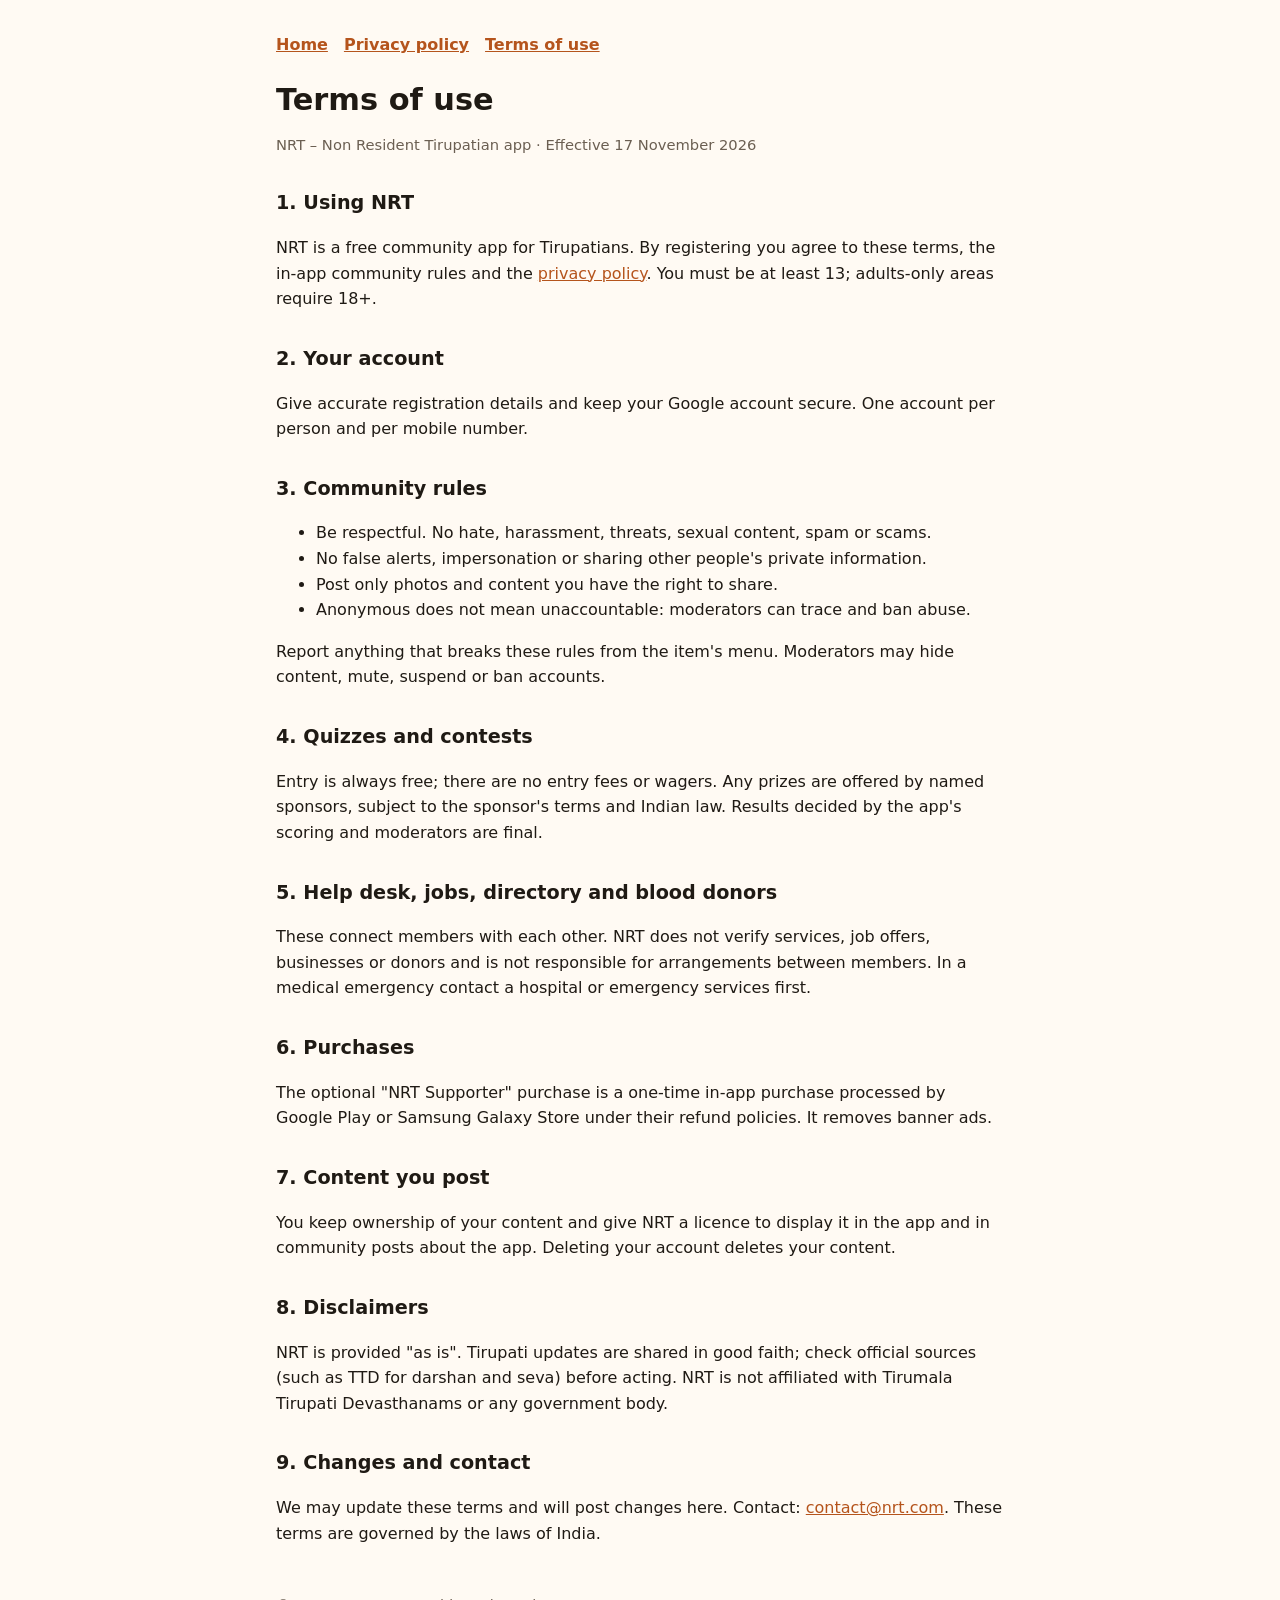
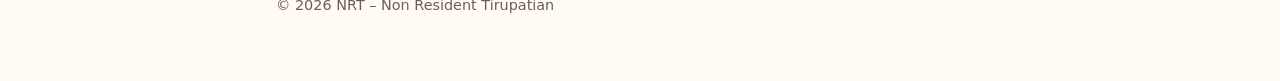
==== terms.html @ 675ed85e "NRT public pages: home, privacy policy, terms of use Co-Authored-By: Claude Opus 5.5 <noreply@anthro" ====
<!doctype html><html lang="en"><head><meta charset="utf-8"><meta name="viewport" content="width=device-width,initial-scale=1">
<title>NRT Terms of Use</title><link rel="stylesheet" href="style.css"></head><body><main>
<nav><a href="./">Home</a><a href="privacy.html">Privacy policy</a><a href="terms.html">Terms of use</a></nav>
<h1>Terms of use</h1><p class="muted">NRT – Non Resident Tirupatian app · Effective 17 November 2026</p>
<h2>1. Using NRT</h2><p>NRT is a free community app for Tirupatians. By registering you agree to these terms, the in-app community rules and the <a href="privacy.html">privacy policy</a>. You must be at least 13; adults-only areas require 18+.</p>
<h2>2. Your account</h2><p>Give accurate registration details and keep your Google account secure. One account per person and per mobile number.</p>
<h2>3. Community rules</h2><ul><li>Be respectful. No hate, harassment, threats, sexual content, spam or scams.</li><li>No false alerts, impersonation or sharing other people's private information.</li><li>Post only photos and content you have the right to share.</li><li>Anonymous does not mean unaccountable: moderators can trace and ban abuse.</li></ul>
<p>Report anything that breaks these rules from the item's menu. Moderators may hide content, mute, suspend or ban accounts.</p>
<h2>4. Quizzes and contests</h2><p>Entry is always free; there are no entry fees or wagers. Any prizes are offered by named sponsors, subject to the sponsor's terms and Indian law. Results decided by the app's scoring and moderators are final.</p>
<h2>5. Help desk, jobs, directory and blood donors</h2><p>These connect members with each other. NRT does not verify services, job offers, businesses or donors and is not responsible for arrangements between members. In a medical emergency contact a hospital or emergency services first.</p>
<h2>6. Purchases</h2><p>The optional "NRT Supporter" purchase is a one-time in-app purchase processed by Google Play or Samsung Galaxy Store under their refund policies. It removes banner ads.</p>
<h2>7. Content you post</h2><p>You keep ownership of your content and give NRT a licence to display it in the app and in community posts about the app. Deleting your account deletes your content.</p>
<h2>8. Disclaimers</h2><p>NRT is provided "as is". Tirupati updates are shared in good faith; check official sources (such as TTD for darshan and seva) before acting. NRT is not affiliated with Tirumala Tirupati Devasthanams or any government body.</p>
<h2>9. Changes and contact</h2><p>We may update these terms and will post changes here. Contact: <a href="mailto:contact@nrt.com">contact@nrt.com</a>. These terms are governed by the laws of India.</p>
<footer>© 2026 NRT – Non Resident Tirupatian</footer></main></body></html>
---- style.css ----
:root{--bg:#fffaf3;--fg:#1f1a14;--muted:#6b5f52;--accent:#b5541c;--card:#ffffff;--line:#eadfce}
@media (prefers-color-scheme:dark){:root{--bg:#17130f;--fg:#f3ece3;--muted:#b3a696;--accent:#f0965a;--card:#211b15;--line:#3a3027}}
*{box-sizing:border-box}body{margin:0;background:var(--bg);color:var(--fg);font:16px/1.6 system-ui,-apple-system,"Segoe UI",Roboto,"Noto Sans Telugu",sans-serif}
main{max-width:760px;margin:0 auto;padding:32px 16px 64px}h1{font-size:1.9rem;line-height:1.2;margin:0 0 4px}h2{font-size:1.2rem;margin:32px 0 8px}
p,li{color:var(--fg)}.muted{color:var(--muted);font-size:.92rem}a{color:var(--accent)}nav{display:flex;gap:16px;flex-wrap:wrap;margin-bottom:24px;font-weight:600}
.card{background:var(--card);border:1px solid var(--line);border-radius:12px;padding:16px 20px;margin:16px 0}table{border-collapse:collapse;width:100%;font-size:.95rem}
td,th{border-top:1px solid var(--line);padding:8px 6px;text-align:left;vertical-align:top}footer{margin-top:48px;color:var(--muted);font-size:.9rem}
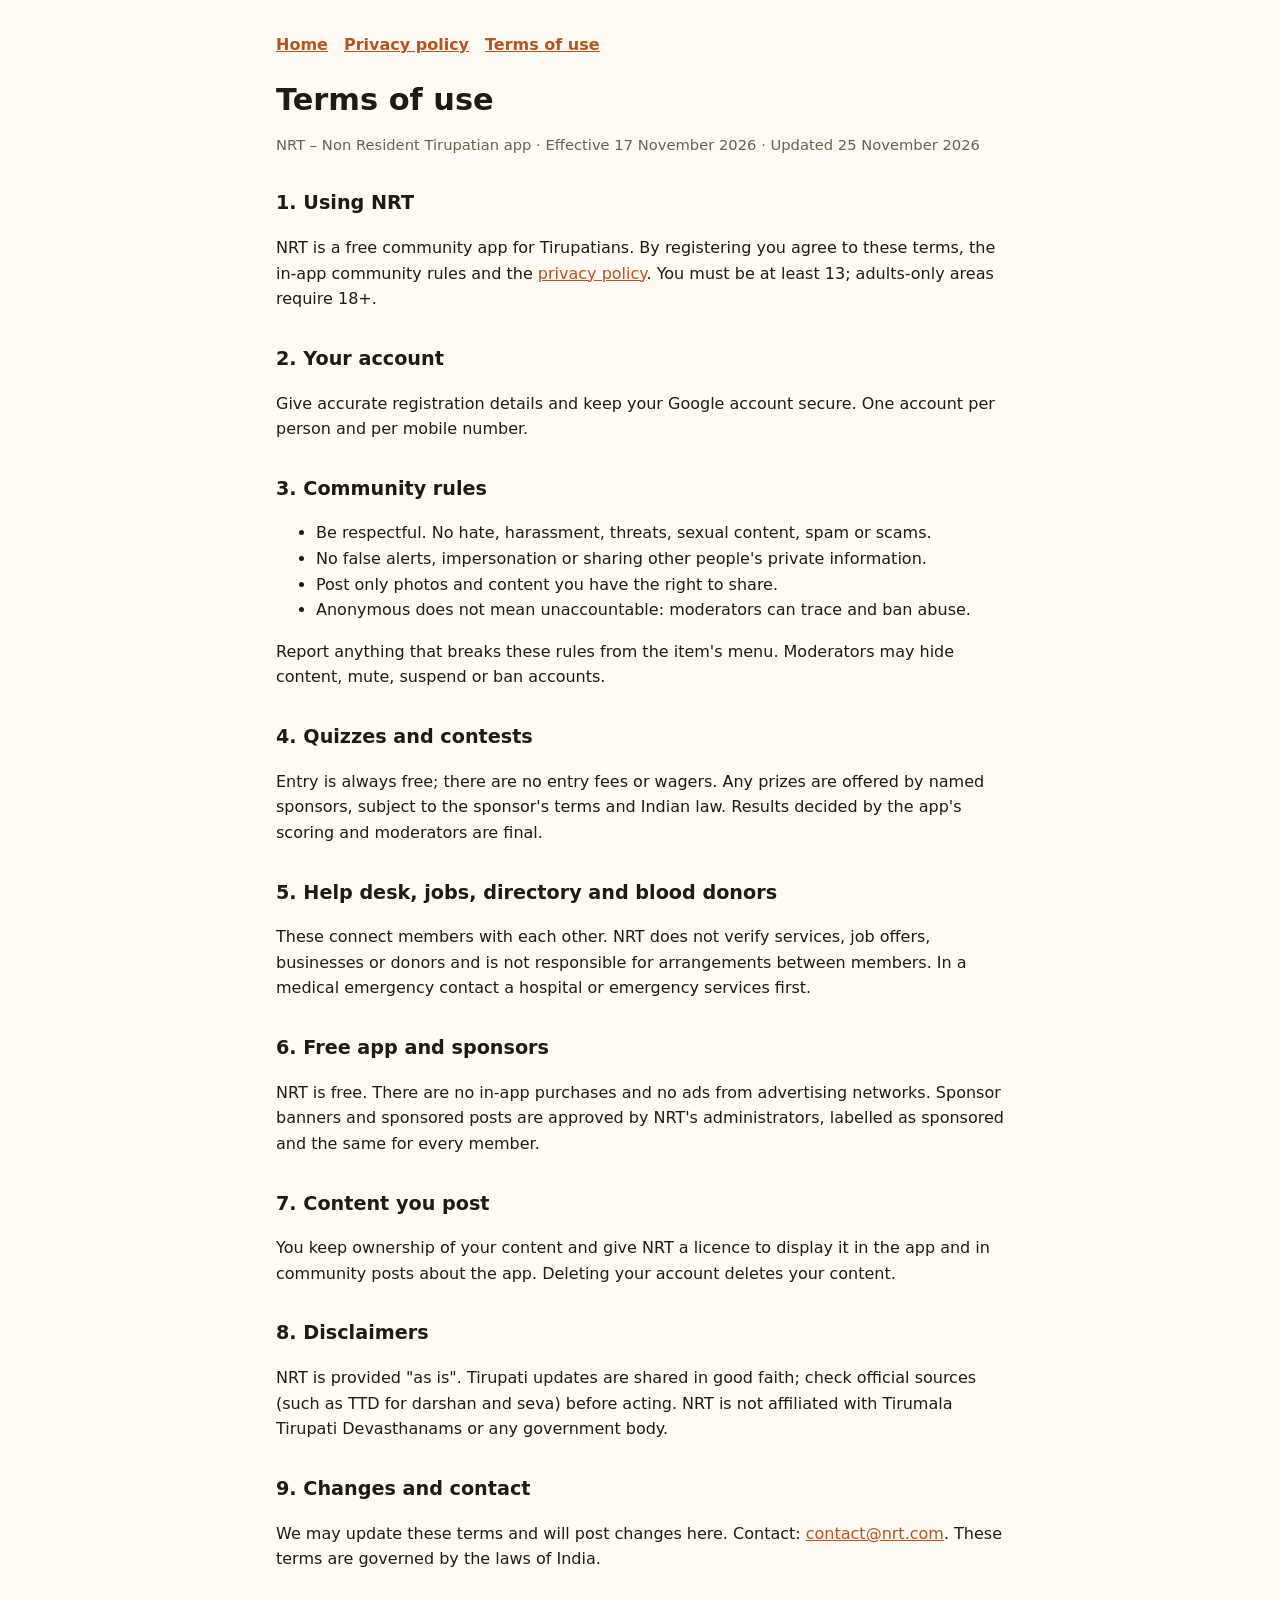
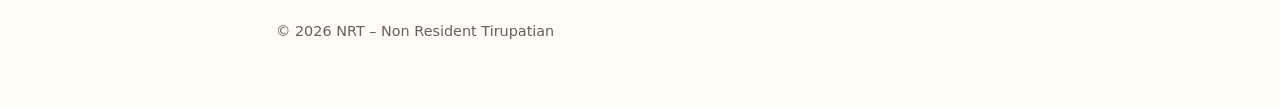
==== commit 48e8682f: "Privacy and terms: no AdMob, no in-app purchases (owner decision 2026-11-25) The app no longer conta" ====
--- a/terms.html
+++ b/terms.html
@@ -1,14 +1,14 @@
 <!doctype html><html lang="en"><head><meta charset="utf-8"><meta name="viewport" content="width=device-width,initial-scale=1">
 <title>NRT Terms of Use</title><link rel="stylesheet" href="style.css"></head><body><main>
 <nav><a href="./">Home</a><a href="privacy.html">Privacy policy</a><a href="terms.html">Terms of use</a></nav>
-<h1>Terms of use</h1><p class="muted">NRT – Non Resident Tirupatian app · Effective 17 November 2026</p>
+<h1>Terms of use</h1><p class="muted">NRT – Non Resident Tirupatian app · Effective 17 November 2026 · Updated 25 November 2026</p>
 <h2>1. Using NRT</h2><p>NRT is a free community app for Tirupatians. By registering you agree to these terms, the in-app community rules and the <a href="privacy.html">privacy policy</a>. You must be at least 13; adults-only areas require 18+.</p>
 <h2>2. Your account</h2><p>Give accurate registration details and keep your Google account secure. One account per person and per mobile number.</p>
 <h2>3. Community rules</h2><ul><li>Be respectful. No hate, harassment, threats, sexual content, spam or scams.</li><li>No false alerts, impersonation or sharing other people's private information.</li><li>Post only photos and content you have the right to share.</li><li>Anonymous does not mean unaccountable: moderators can trace and ban abuse.</li></ul>
 <p>Report anything that breaks these rules from the item's menu. Moderators may hide content, mute, suspend or ban accounts.</p>
 <h2>4. Quizzes and contests</h2><p>Entry is always free; there are no entry fees or wagers. Any prizes are offered by named sponsors, subject to the sponsor's terms and Indian law. Results decided by the app's scoring and moderators are final.</p>
 <h2>5. Help desk, jobs, directory and blood donors</h2><p>These connect members with each other. NRT does not verify services, job offers, businesses or donors and is not responsible for arrangements between members. In a medical emergency contact a hospital or emergency services first.</p>
-<h2>6. Purchases</h2><p>The optional "NRT Supporter" purchase is a one-time in-app purchase processed by Google Play or Samsung Galaxy Store under their refund policies. It removes banner ads.</p>
+<h2>6. Free app and sponsors</h2><p>NRT is free. There are no in-app purchases and no ads from advertising networks. Sponsor banners and sponsored posts are approved by NRT's administrators, labelled as sponsored and the same for every member.</p>
 <h2>7. Content you post</h2><p>You keep ownership of your content and give NRT a licence to display it in the app and in community posts about the app. Deleting your account deletes your content.</p>
 <h2>8. Disclaimers</h2><p>NRT is provided "as is". Tirupati updates are shared in good faith; check official sources (such as TTD for darshan and seva) before acting. NRT is not affiliated with Tirumala Tirupati Devasthanams or any government body.</p>
 <h2>9. Changes and contact</h2><p>We may update these terms and will post changes here. Contact: <a href="mailto:contact@nrt.com">contact@nrt.com</a>. These terms are governed by the laws of India.</p>
